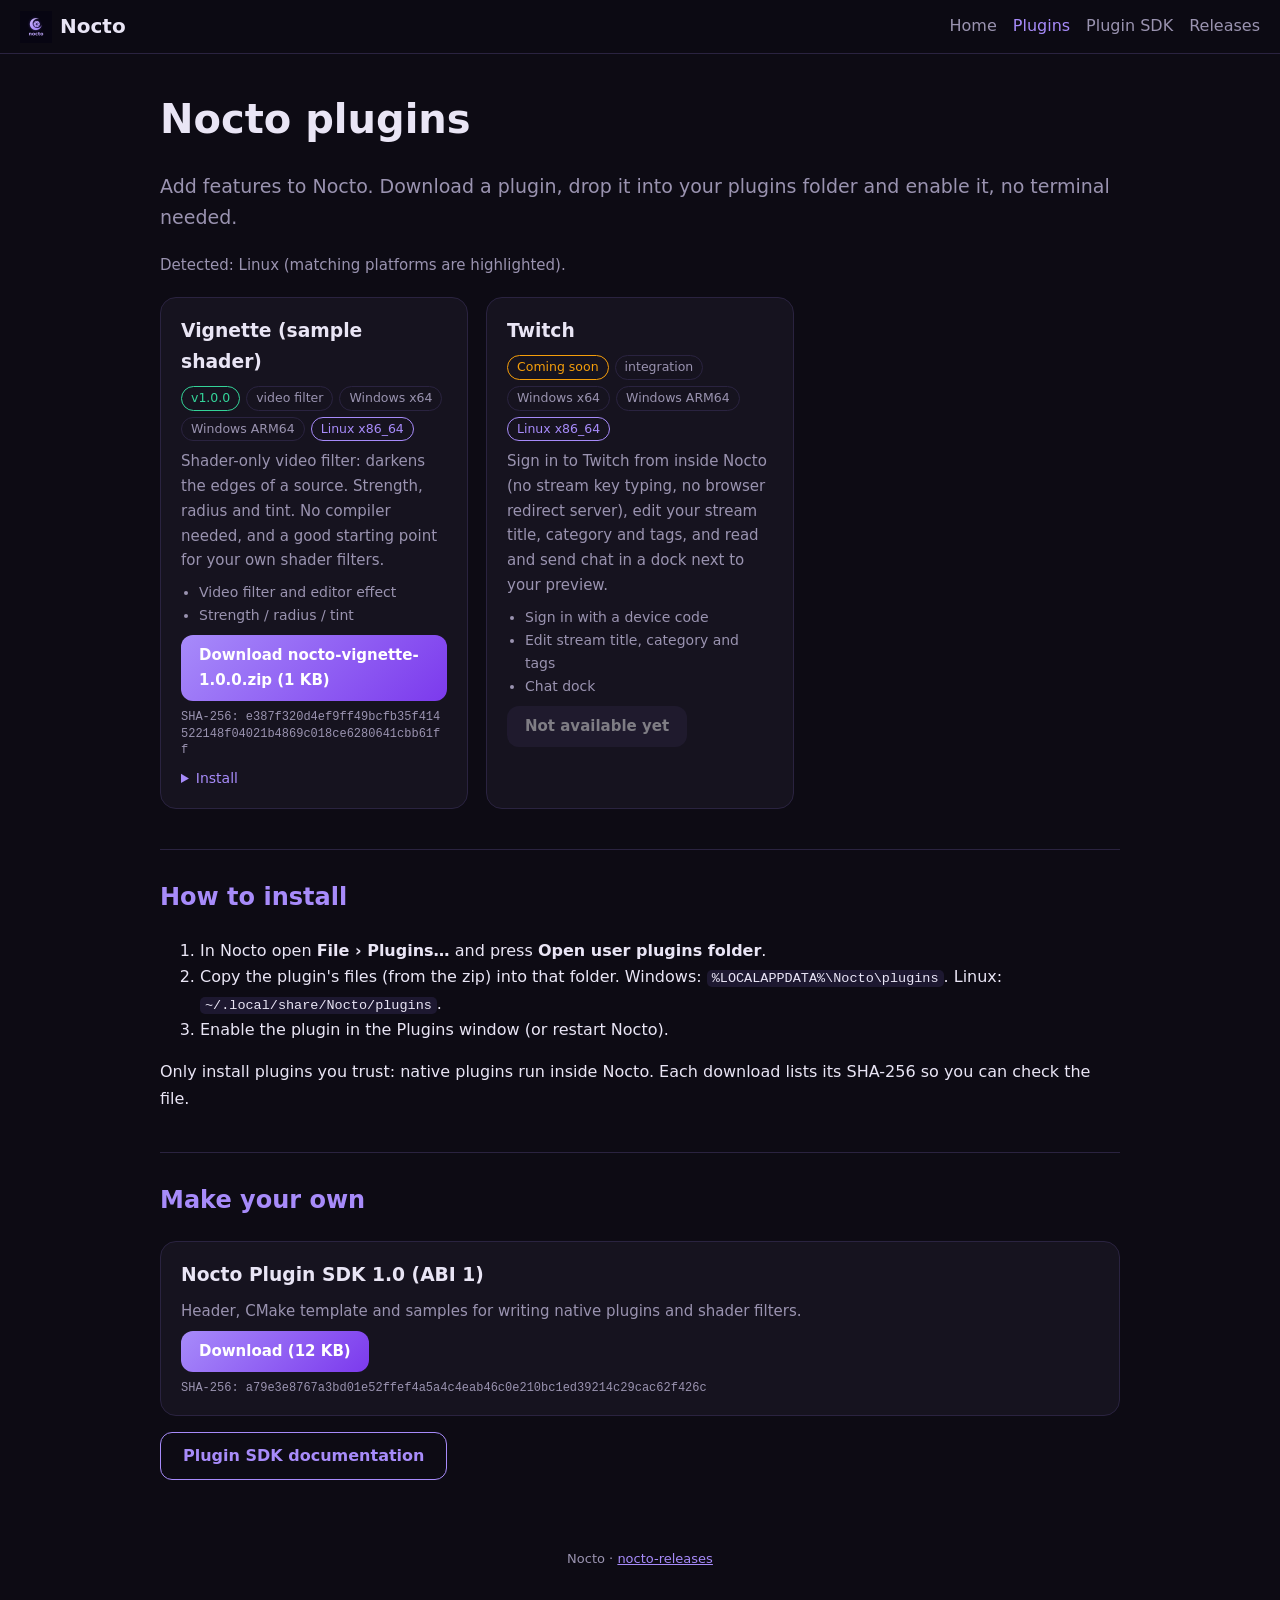
==== plugin-library.html @ d1e43556 "Plugins page: plugin-library.html + plugins.json manifest (Twitch coming soon, Vignette shader downl" ====
<!doctype html><html lang="en"><head><meta charset="utf-8"><meta name="viewport" content="width=device-width,initial-scale=1">
<title>Plugins - Nocto</title><link rel="icon" href="assets/favicon.png"><link rel="stylesheet" href="assets/docs.css">
<style>
.doc{max-width:1000px;margin:auto;padding:24px 20px 80px}
.grid{display:grid;grid-template-columns:repeat(auto-fill,minmax(300px,1fr));gap:18px;margin:20px 0}
.card{background:var(--card);border:1px solid var(--line);border-radius:16px;padding:18px 20px;display:flex;flex-direction:column;gap:8px}
.card h3{margin:0;color:var(--t)}.card p{margin:0;color:var(--m);font-size:15px}
.meta{display:flex;flex-wrap:wrap;gap:6px;font-size:12.5px}
.tag{border:1px solid var(--line);border-radius:999px;padding:1px 9px;color:var(--m)}.tag.soon{border-color:#f59e0b;color:#f59e0b}.tag.ok{border-color:#34d399;color:#34d399}.tag.me{border-color:var(--v);color:var(--v)}
.card ul{margin:0;padding-left:18px;color:var(--m);font-size:14px}
.card .btn{margin:0;align-self:flex-start;font-size:15px;padding:8px 18px}.card .btn[aria-disabled=true]{opacity:.45;pointer-events:none;background:#2a2340}
.hash{font:12px/1.4 Consolas,monospace;color:var(--m);word-break:break-all}
details{color:var(--m);font-size:14px}summary{cursor:pointer;color:var(--v)}
</style></head><body>
<header class="top"><a class="brand" href="./"><img src="assets/logo.png" alt="">Nocto</a><nav><a href="./">Home</a><a href="plugin-library.html" class="on">Plugins</a><a href="plugins.html">Plugin SDK</a><a href="https://github.com/lukeroundy/nocto-releases/releases">Releases</a></nav></header>
<main class="doc">
<h1>Nocto plugins</h1>
<p class="lead">Add features to Nocto. Download a plugin, drop it into your plugins folder and enable it, no terminal needed.</p>
<div id="os" class="lead" style="font-size:15px"></div>
<div id="grid" class="grid"><p>Loading plugins&hellip;</p></div>
<noscript><p>This list needs JavaScript. The raw list is <a href="plugins.json">plugins.json</a>.</p></noscript>
<h2>How to install</h2>
<ol>
<li>In Nocto open <b>File &rsaquo; Plugins&hellip;</b> and press <b>Open user plugins folder</b>.</li>
<li>Copy the plugin's files (from the zip) into that folder. Windows: <code>%LOCALAPPDATA%\Nocto\plugins</code>. Linux: <code>~/.local/share/Nocto/plugins</code>.</li>
<li>Enable the plugin in the Plugins window (or restart Nocto).</li>
</ol>
<p>Only install plugins you trust: native plugins run inside Nocto. Each download lists its SHA-256 so you can check the file.</p>
<h2>Make your own</h2>
<div id="tools"></div>
<p><a class="btn ghost" href="plugins.html">Plugin SDK documentation</a></p>
<footer>Nocto &middot; <a href="./">nocto-releases</a></footer>
</main>
<script>
(function(){
const OS_NAMES={'windows-x64':'Windows x64','windows-arm64':'Windows ARM64','linux-x64':'Linux x86_64','macos-arm64':'macOS (Apple silicon)',any:'All platforms'};
const ua=navigator.userAgent;const mine=/Linux|X11/.test(ua)&&!/Android/.test(ua)?'linux':/Mac/.test(ua)?'macos':'windows';
const el=(t,c,h)=>{const e=document.createElement(t);if(c)e.className=c;if(h!==undefined)e.textContent=h;return e};
const size=n=>n>1048576?(n/1048576).toFixed(1)+' MB':Math.max(1,Math.round(n/1024))+' KB';
function card(p){
 const c=el('div','card');c.appendChild(el('h3','',p.name));
 const m=el('div','meta');
 m.appendChild(el('span','tag '+(p.status==='available'?'ok':'soon'),p.status==='available'?'v'+p.version:'Coming soon'));
 m.appendChild(el('span','tag',p.kind.replace('-',' ')));
 (p.platforms||[]).forEach(x=>{const t=el('span','tag'+(x.indexOf(mine)===0?' me':''),OS_NAMES[x]||x);m.appendChild(t)});
 c.appendChild(m);c.appendChild(el('p','',p.description));
 if(p.features&&p.features.length){const u=el('ul');p.features.forEach(f=>u.appendChild(el('li','',f)));c.appendChild(u)}
 const d=(p.downloads||[])[0];
 if(d){
  const a=el('a','btn','Download '+(d.file||'')+' ('+size(d.size)+')');a.href=d.url;a.setAttribute('download','');c.appendChild(a);
  c.appendChild(el('div','hash','SHA-256: '+d.sha256));
  if(p.install){const x=el('details');x.appendChild(el('summary','','Install'));x.appendChild(el('div','',p.install));c.appendChild(x)}
 }else{const a=el('a','btn','Not available yet');a.setAttribute('aria-disabled','true');a.href='#';c.appendChild(a)}
 return c;
}
fetch('plugins.json',{cache:'no-cache'}).then(r=>r.json()).then(j=>{
 const g=document.getElementById('grid');g.textContent='';
 (j.plugins||[]).slice().sort((a,b)=>(a.status==='available'?0:1)-(b.status==='available'?0:1)).forEach(p=>g.appendChild(card(p)));
 const t=document.getElementById('tools');
 (j.tools||[]).forEach(x=>{const c=el('div','card');c.appendChild(el('h3','',x.name+' '+x.version));c.appendChild(el('p','',x.description));
  const a=el('a','btn','Download ('+size(x.size)+')');a.href=x.url;a.setAttribute('download','');c.appendChild(a);c.appendChild(el('div','hash','SHA-256: '+x.sha256));t.appendChild(c)});
 document.getElementById('os').textContent='Detected: '+({linux:'Linux',macos:'macOS',windows:'Windows'}[mine])+' (matching platforms are highlighted).';
}).catch(()=>{document.getElementById('grid').textContent='Could not load plugins.json.'});
})();
</script></body></html>
---- assets/docs.css ----
:root{--bg:#0d0b14;--card:#16131f;--line:#2a2340;--v:#a78bfa;--v2:#7c3aed;--t:#e9e5f5;--m:#9a93b0}
*{box-sizing:border-box}html{scroll-padding-top:72px}body{margin:0;background:var(--bg);color:var(--t);font:16px/1.65 system-ui,Segoe UI,sans-serif}
a{color:var(--v)}code{font:13.5px/1.5 Consolas,"Cascadia Code",monospace;background:#1d1830;padding:1px 5px;border-radius:5px}
.top{position:sticky;top:0;z-index:5;display:flex;align-items:center;gap:20px;padding:10px 20px;background:#0d0b14ee;backdrop-filter:blur(8px);border-bottom:1px solid var(--line)}
.brand{display:flex;align-items:center;gap:8px;color:var(--t);text-decoration:none;font-weight:700;font-size:20px}.brand img{width:32px}
.top nav{display:flex;gap:16px;margin-left:auto}.top nav a{color:var(--m);text-decoration:none}.top nav a.on,.top nav a:hover{color:var(--v)}
#toc-toggle{display:none;background:none;border:1px solid var(--line);color:var(--t);border-radius:8px;font-size:18px;padding:2px 10px}
.wrap{display:flex;max-width:1280px;margin:auto}
#toc{position:sticky;top:57px;align-self:flex-start;width:250px;flex:none;height:calc(100vh - 57px);overflow:auto;padding:20px 12px;border-right:1px solid var(--line)}
#toc .tt{color:var(--m);font-size:12px;text-transform:uppercase;letter-spacing:1px;margin:0 8px 8px}
#toc a{display:block;padding:4px 8px;border-radius:6px;color:var(--t);text-decoration:none;font-size:14px}#toc a:hover{background:var(--card);color:var(--v)}
.doc{flex:1;min-width:0;padding:24px 40px 80px}
h1{font-size:40px;margin:8px 0}h2{color:var(--v);border-top:1px solid var(--line);padding-top:28px;margin-top:40px}h3{color:#c4b5fd}
.lead{color:var(--m);font-size:19px}.dl{margin:20px 0}
.btn{display:inline-block;background:linear-gradient(135deg,var(--v),var(--v2));color:#fff;text-decoration:none;padding:10px 22px;border-radius:12px;font-weight:600;margin:0 8px 8px 0}
.btn.ghost{background:none;border:1px solid var(--v);color:var(--v)}
table{border-collapse:collapse;width:100%;display:block;overflow-x:auto;margin:12px 0;font-size:14.5px}th,td{border:1px solid var(--line);padding:7px 10px;text-align:left;vertical-align:top}th{background:var(--card);color:#c4b5fd}
dt{margin-top:14px;font-weight:600}dd{margin:4px 0 0 18px;color:#d6d0e8}
pre{position:relative;background:#110e1a;border:1px solid var(--line);border-radius:12px;padding:14px 16px;overflow-x:auto}pre code{background:none;padding:0;font-size:13px}
.copy{position:absolute;top:8px;right:8px;background:var(--card);color:var(--m);border:1px solid var(--line);border-radius:6px;font-size:12px;padding:2px 8px;cursor:pointer;opacity:.7}.copy:hover{opacity:1;color:var(--v)}
.kw{color:#c792ea}.t{color:#82aaff}.s{color:#c3e88d}.n{color:#f78c6c}.c{color:#6b6390;font-style:italic}.pp{color:#ff9cac}.f{color:#ffcb6b}.k{color:#a78bfa}
footer{color:var(--m);font-size:13px;margin-top:60px;text-align:center}
@media(max-width:860px){#toc-toggle{display:block}.top nav{display:none}#toc{position:fixed;left:0;top:57px;background:var(--bg);z-index:4;transform:translateX(-100%);transition:transform .2s;width:80%;max-width:300px}
body.toc-open #toc{transform:none}.doc{padding:16px}h1{font-size:30px}}
.support{margin-top:56px;background:var(--card);border:1px solid var(--line);border-radius:16px;padding:20px 24px;display:flex;flex-wrap:wrap;gap:12px;align-items:center;justify-content:space-between;color:var(--m)}.support b{color:var(--t)}.support .btn{margin:0}
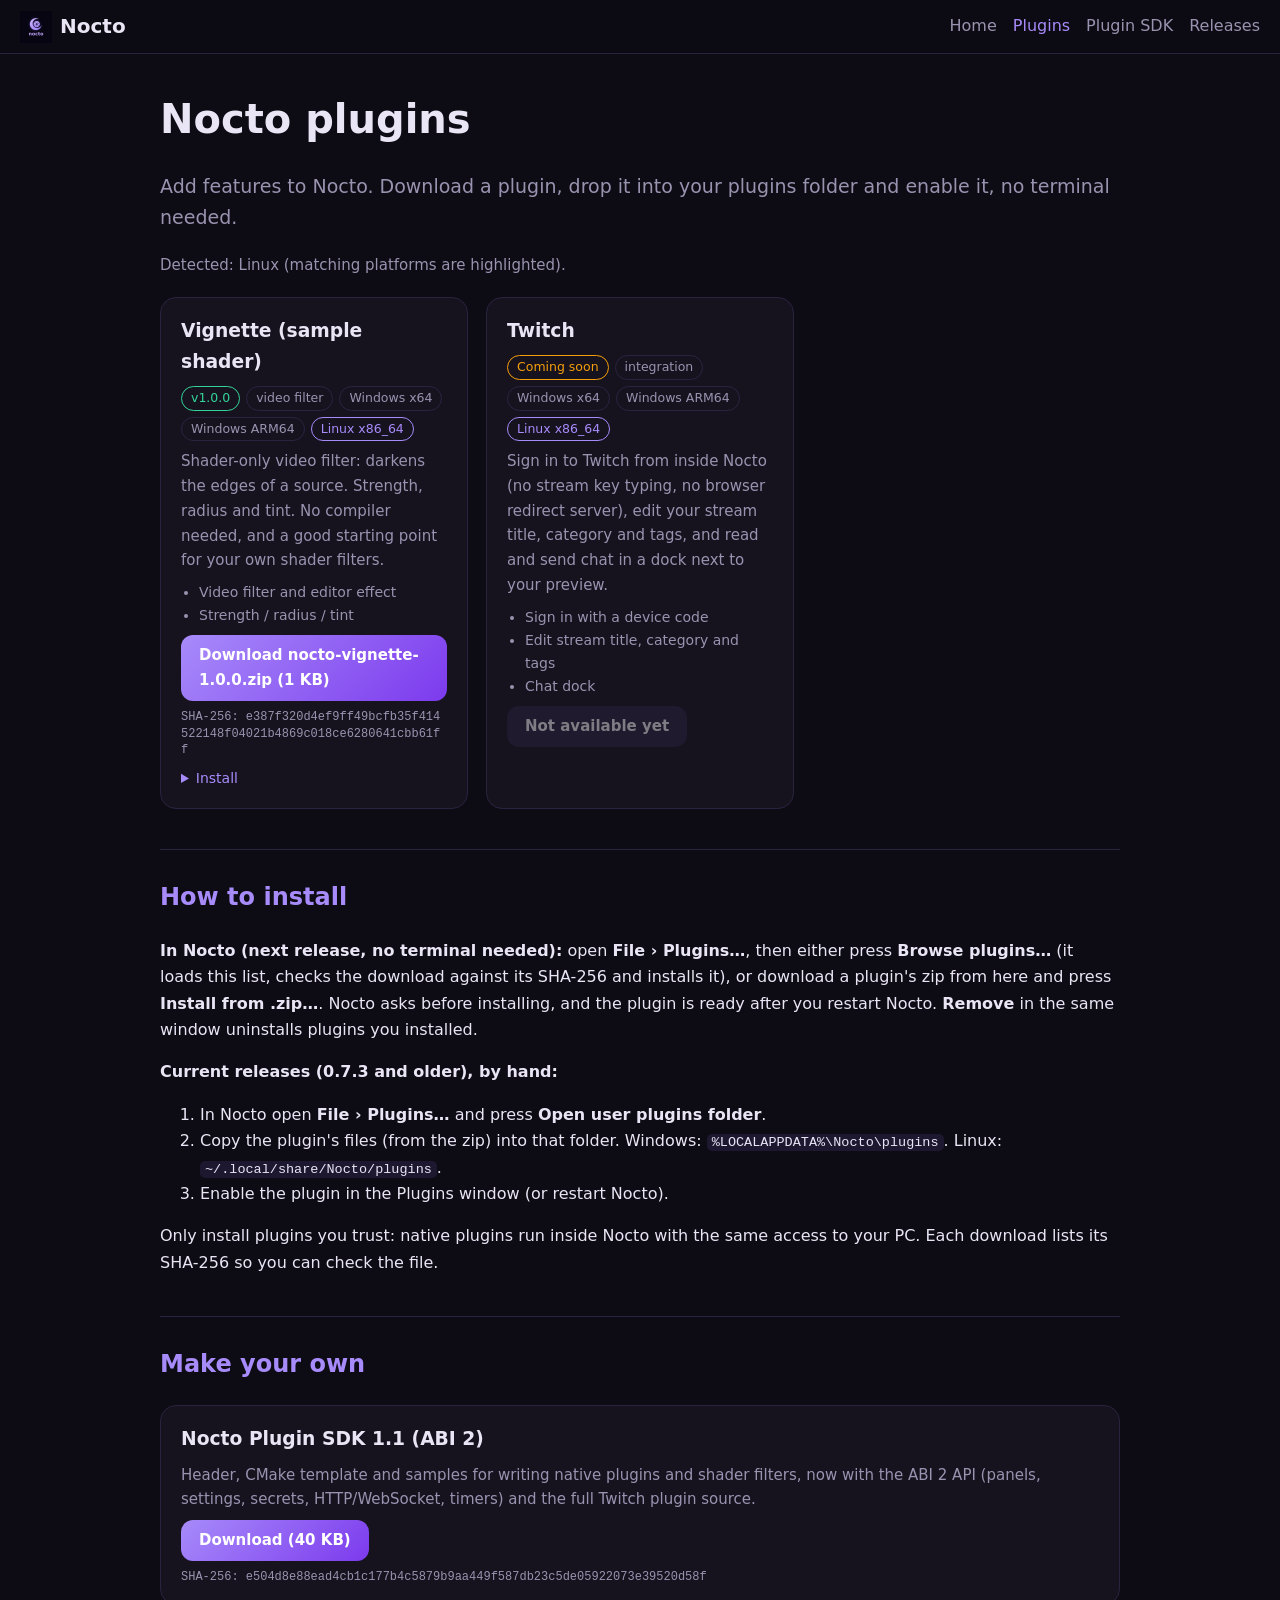
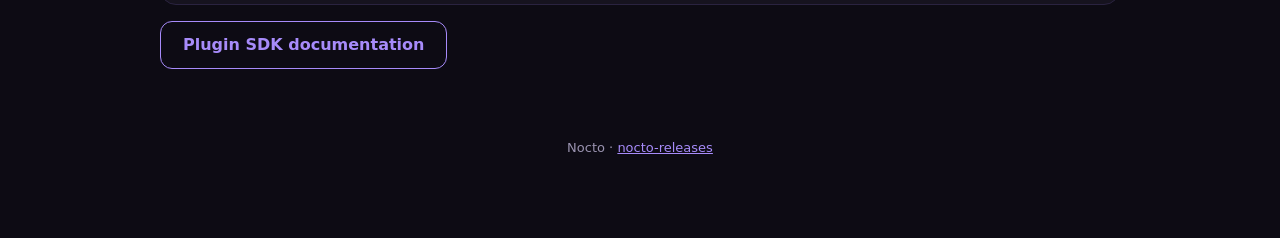
==== commit 5802249a: "Plugins site: SDK 1.1 (ABI 2), in-app install docs, catalog updates" ====
--- a/plugin-library.html
+++ b/plugin-library.html
@@ -20,12 +20,14 @@
 <div id="grid" class="grid"><p>Loading plugins&hellip;</p></div>
 <noscript><p>This list needs JavaScript. The raw list is <a href="plugins.json">plugins.json</a>.</p></noscript>
 <h2>How to install</h2>
+<p><b>In Nocto (next release, no terminal needed):</b> open <b>File &rsaquo; Plugins&hellip;</b>, then either press <b>Browse plugins&hellip;</b> (it loads this list, checks the download against its SHA-256 and installs it), or download a plugin's zip from here and press <b>Install from .zip&hellip;</b>. Nocto asks before installing, and the plugin is ready after you restart Nocto. <b>Remove</b> in the same window uninstalls plugins you installed.</p>
+<p><b>Current releases (0.7.3 and older), by hand:</b></p>
 <ol>
 <li>In Nocto open <b>File &rsaquo; Plugins&hellip;</b> and press <b>Open user plugins folder</b>.</li>
 <li>Copy the plugin's files (from the zip) into that folder. Windows: <code>%LOCALAPPDATA%\Nocto\plugins</code>. Linux: <code>~/.local/share/Nocto/plugins</code>.</li>
 <li>Enable the plugin in the Plugins window (or restart Nocto).</li>
 </ol>
-<p>Only install plugins you trust: native plugins run inside Nocto. Each download lists its SHA-256 so you can check the file.</p>
+<p>Only install plugins you trust: native plugins run inside Nocto with the same access to your PC. Each download lists its SHA-256 so you can check the file.</p>
 <h2>Make your own</h2>
 <div id="tools"></div>
 <p><a class="btn ghost" href="plugins.html">Plugin SDK documentation</a></p>
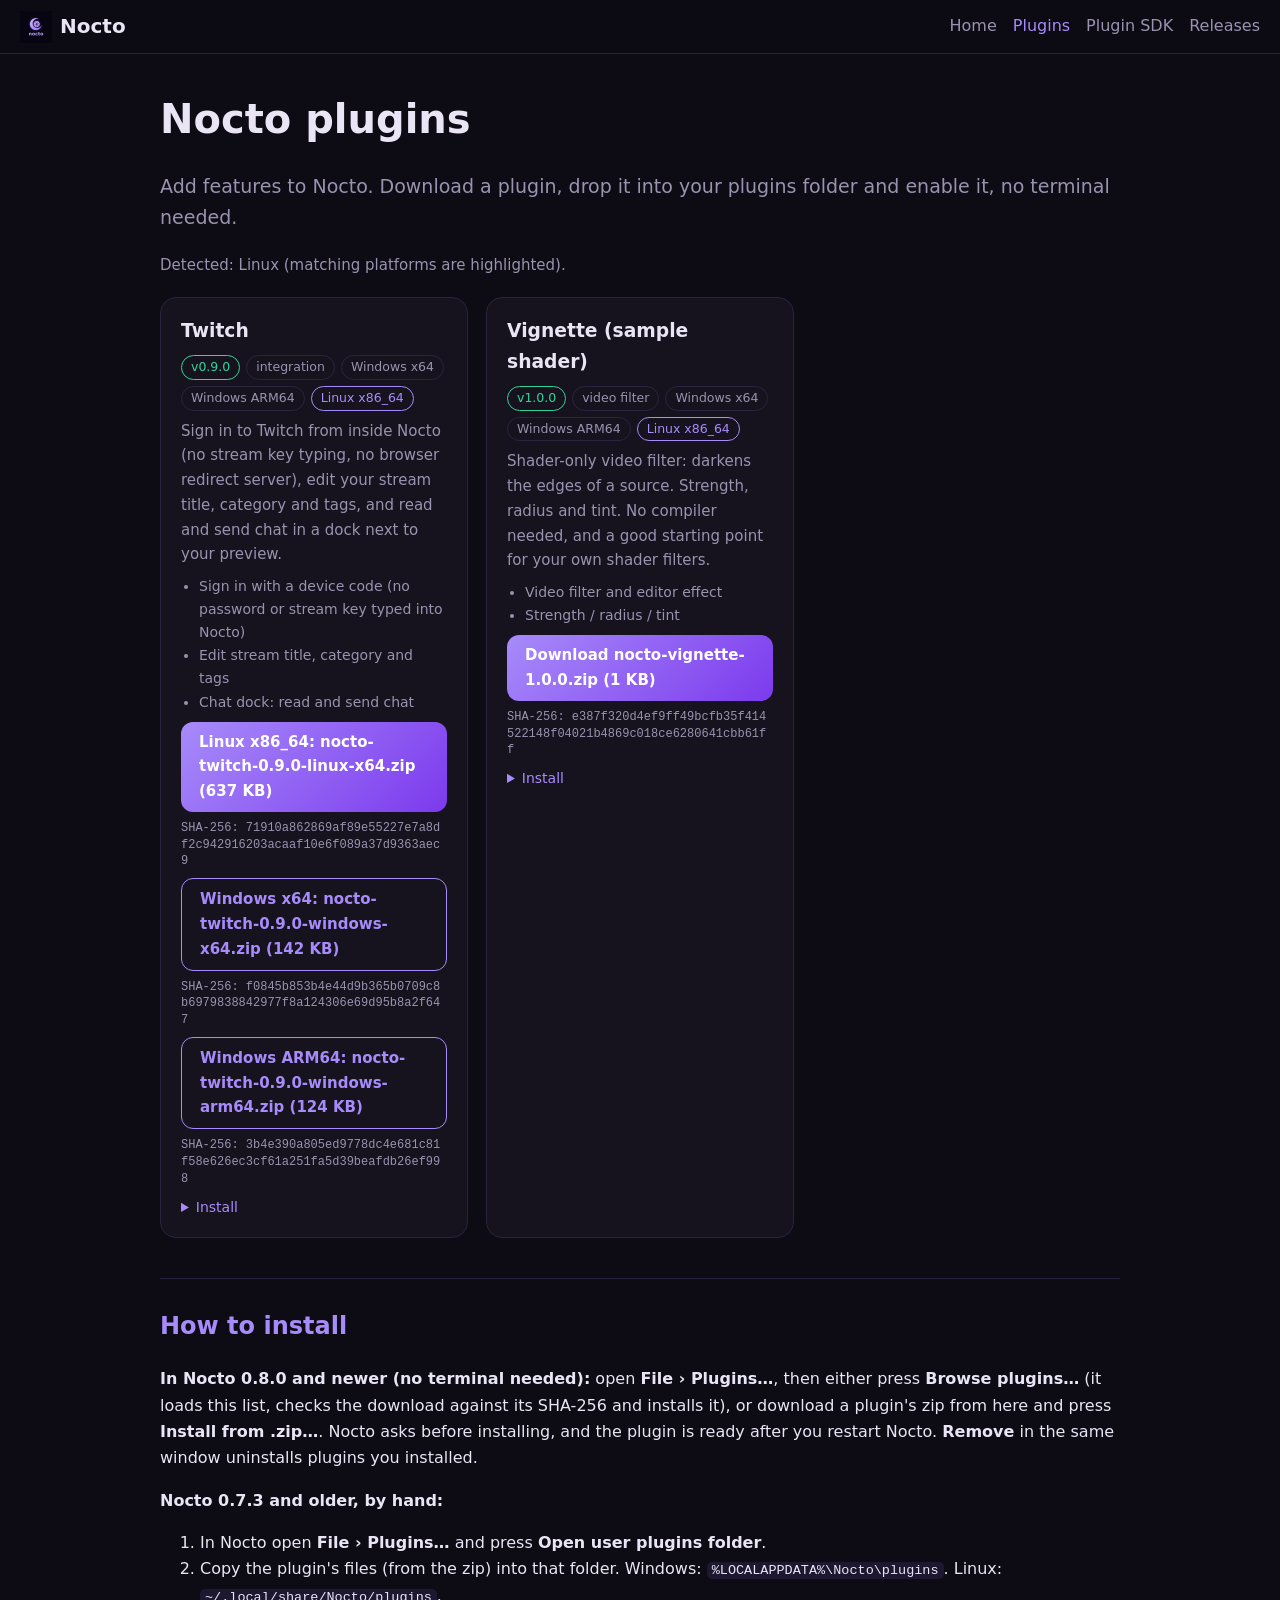
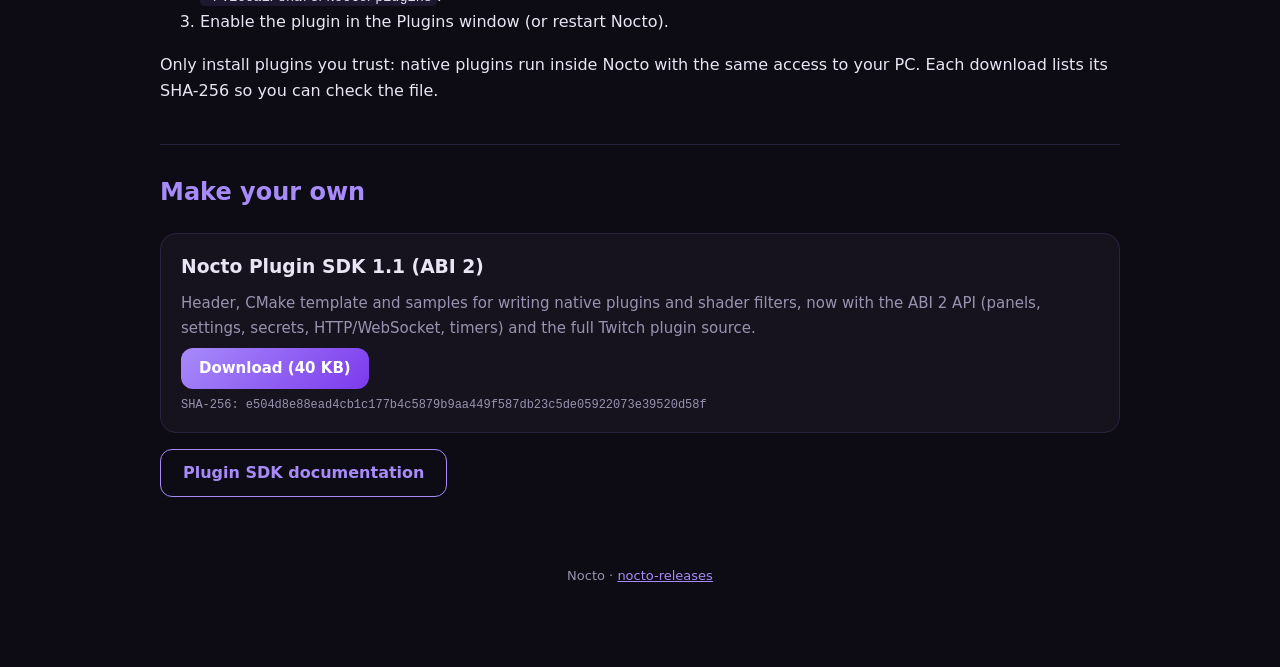
==== commit 9769cefc: "Release 0.8.0: Windows x64/ARM64 + Linux, Twitch plugin zips, plugin library, release notes" ====
--- a/plugin-library.html
+++ b/plugin-library.html
@@ -20,8 +20,8 @@
 <div id="grid" class="grid"><p>Loading plugins&hellip;</p></div>
 <noscript><p>This list needs JavaScript. The raw list is <a href="plugins.json">plugins.json</a>.</p></noscript>
 <h2>How to install</h2>
-<p><b>In Nocto (next release, no terminal needed):</b> open <b>File &rsaquo; Plugins&hellip;</b>, then either press <b>Browse plugins&hellip;</b> (it loads this list, checks the download against its SHA-256 and installs it), or download a plugin's zip from here and press <b>Install from .zip&hellip;</b>. Nocto asks before installing, and the plugin is ready after you restart Nocto. <b>Remove</b> in the same window uninstalls plugins you installed.</p>
-<p><b>Current releases (0.7.3 and older), by hand:</b></p>
+<p><b>In Nocto 0.8.0 and newer (no terminal needed):</b> open <b>File &rsaquo; Plugins&hellip;</b>, then either press <b>Browse plugins&hellip;</b> (it loads this list, checks the download against its SHA-256 and installs it), or download a plugin's zip from here and press <b>Install from .zip&hellip;</b>. Nocto asks before installing, and the plugin is ready after you restart Nocto. <b>Remove</b> in the same window uninstalls plugins you installed.</p>
+<p><b>Nocto 0.7.3 and older, by hand:</b></p>
 <ol>
 <li>In Nocto open <b>File &rsaquo; Plugins&hellip;</b> and press <b>Open user plugins folder</b>.</li>
 <li>Copy the plugin's files (from the zip) into that folder. Windows: <code>%LOCALAPPDATA%\Nocto\plugins</code>. Linux: <code>~/.local/share/Nocto/plugins</code>.</li>
@@ -47,10 +47,13 @@
  (p.platforms||[]).forEach(x=>{const t=el('span','tag'+(x.indexOf(mine)===0?' me':''),OS_NAMES[x]||x);m.appendChild(t)});
  c.appendChild(m);c.appendChild(el('p','',p.description));
  if(p.features&&p.features.length){const u=el('ul');p.features.forEach(f=>u.appendChild(el('li','',f)));c.appendChild(u)}
- const d=(p.downloads||[])[0];
- if(d){
-  const a=el('a','btn','Download '+(d.file||'')+' ('+size(d.size)+')');a.href=d.url;a.setAttribute('download','');c.appendChild(a);
-  c.appendChild(el('div','hash','SHA-256: '+d.sha256));
+ const ds=(p.downloads||[]).slice().sort((a,b)=>((b.platform==='any'||b.platform.indexOf(mine)===0)?1:0)-((a.platform==='any'||a.platform.indexOf(mine)===0)?1:0));
+ if(ds.length){
+  ds.forEach((d,i)=>{
+   const label=(ds.length>1?(OS_NAMES[d.platform]||d.platform)+': ':'Download ')+(d.file||'')+' ('+size(d.size)+')';
+   const a=el('a','btn'+(i?' ghost':''),label);a.href=d.url;a.setAttribute('download','');c.appendChild(a);
+   c.appendChild(el('div','hash','SHA-256: '+d.sha256));
+  });
   if(p.install){const x=el('details');x.appendChild(el('summary','','Install'));x.appendChild(el('div','',p.install));c.appendChild(x)}
  }else{const a=el('a','btn','Not available yet');a.setAttribute('aria-disabled','true');a.href='#';c.appendChild(a)}
  return c;
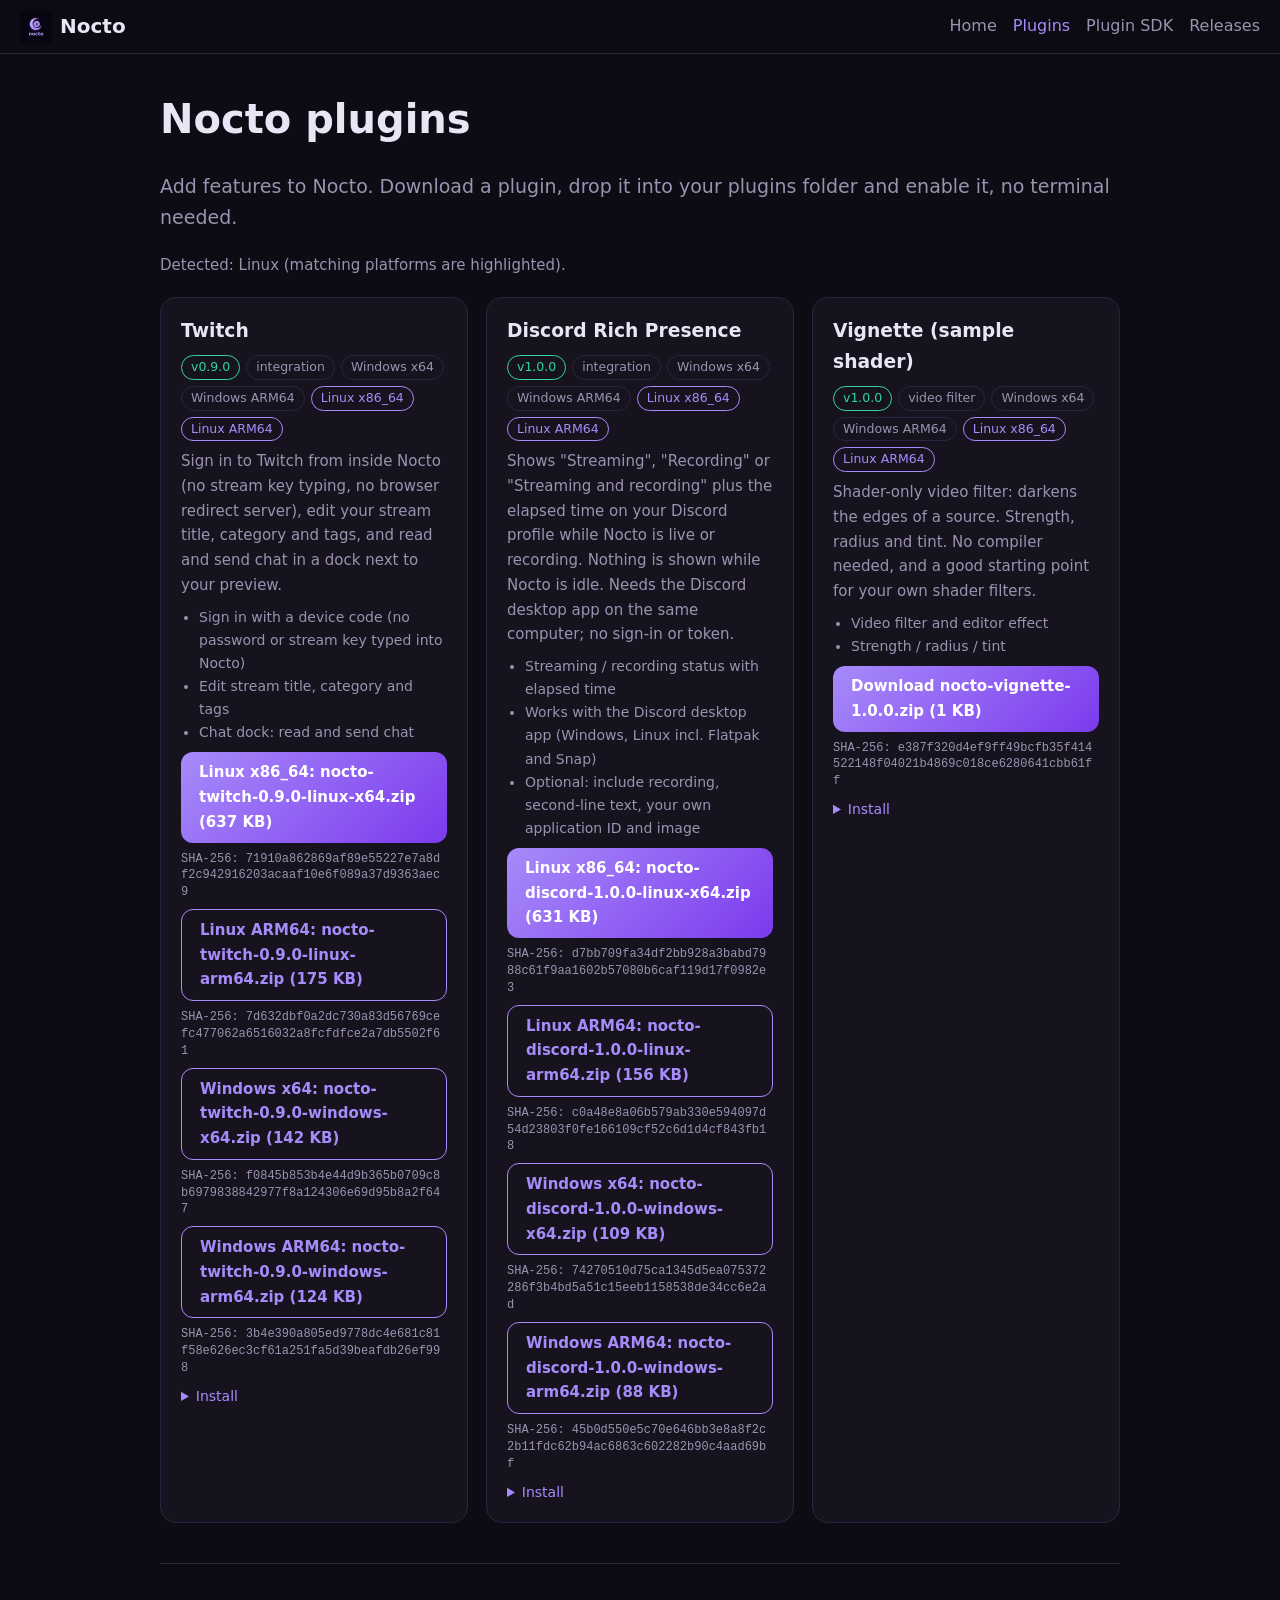
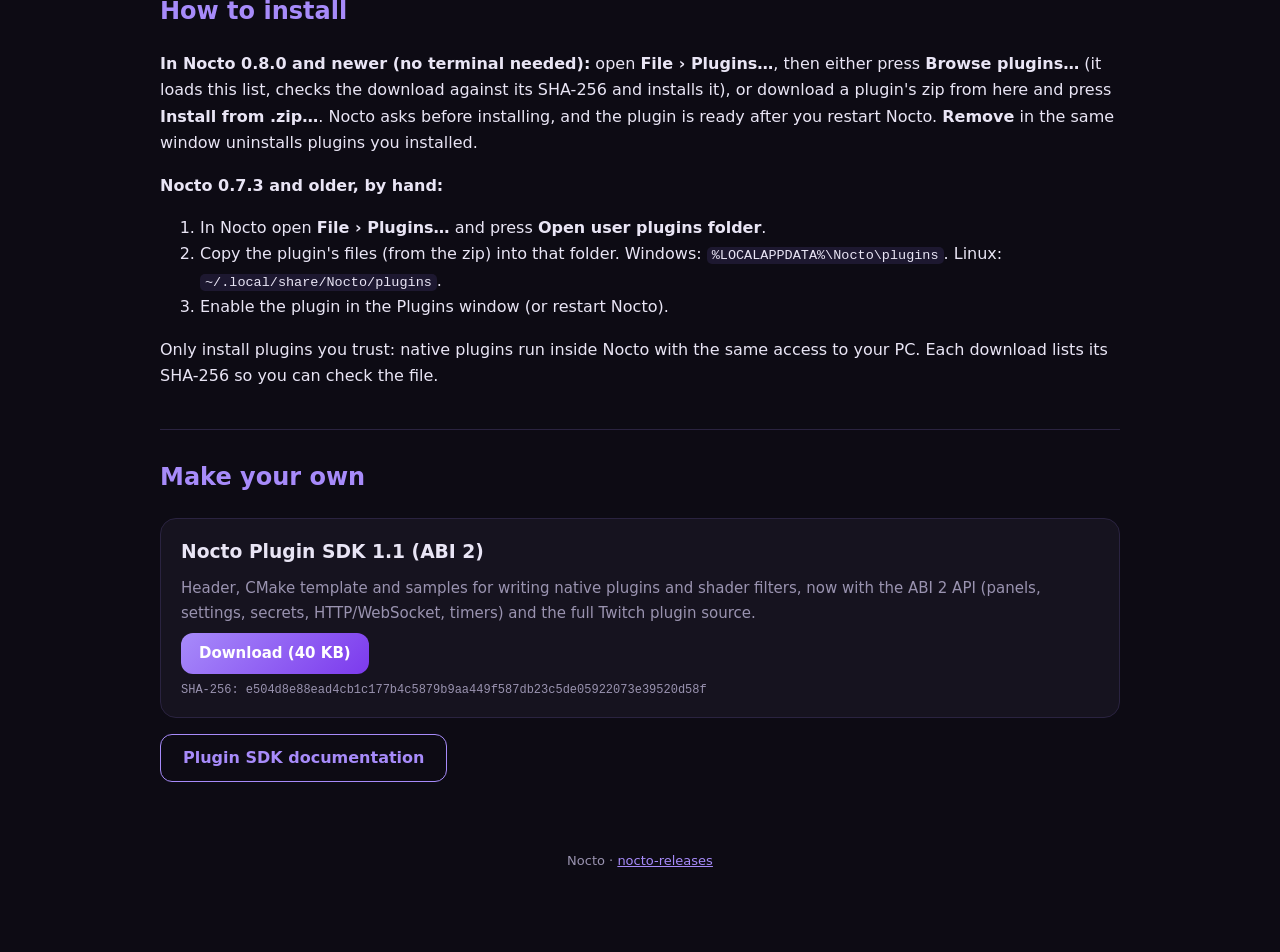
==== commit 571e3bf3: "Plugins: Twitch for Linux ARM64, Discord Rich Presence 1.0.0 for Windows x64/ARM64 and Linux x64/ARM" ====
--- a/plugin-library.html
+++ b/plugin-library.html
@@ -35,7 +35,7 @@
 </main>
 <script>
 (function(){
-const OS_NAMES={'windows-x64':'Windows x64','windows-arm64':'Windows ARM64','linux-x64':'Linux x86_64','macos-arm64':'macOS (Apple silicon)',any:'All platforms'};
+const OS_NAMES={'windows-x64':'Windows x64','windows-arm64':'Windows ARM64','linux-x64':'Linux x86_64','linux-arm64':'Linux ARM64','macos-arm64':'macOS (Apple silicon)',any:'All platforms'};
 const ua=navigator.userAgent;const mine=/Linux|X11/.test(ua)&&!/Android/.test(ua)?'linux':/Mac/.test(ua)?'macos':'windows';
 const el=(t,c,h)=>{const e=document.createElement(t);if(c)e.className=c;if(h!==undefined)e.textContent=h;return e};
 const size=n=>n>1048576?(n/1048576).toFixed(1)+' MB':Math.max(1,Math.round(n/1024))+' KB';
